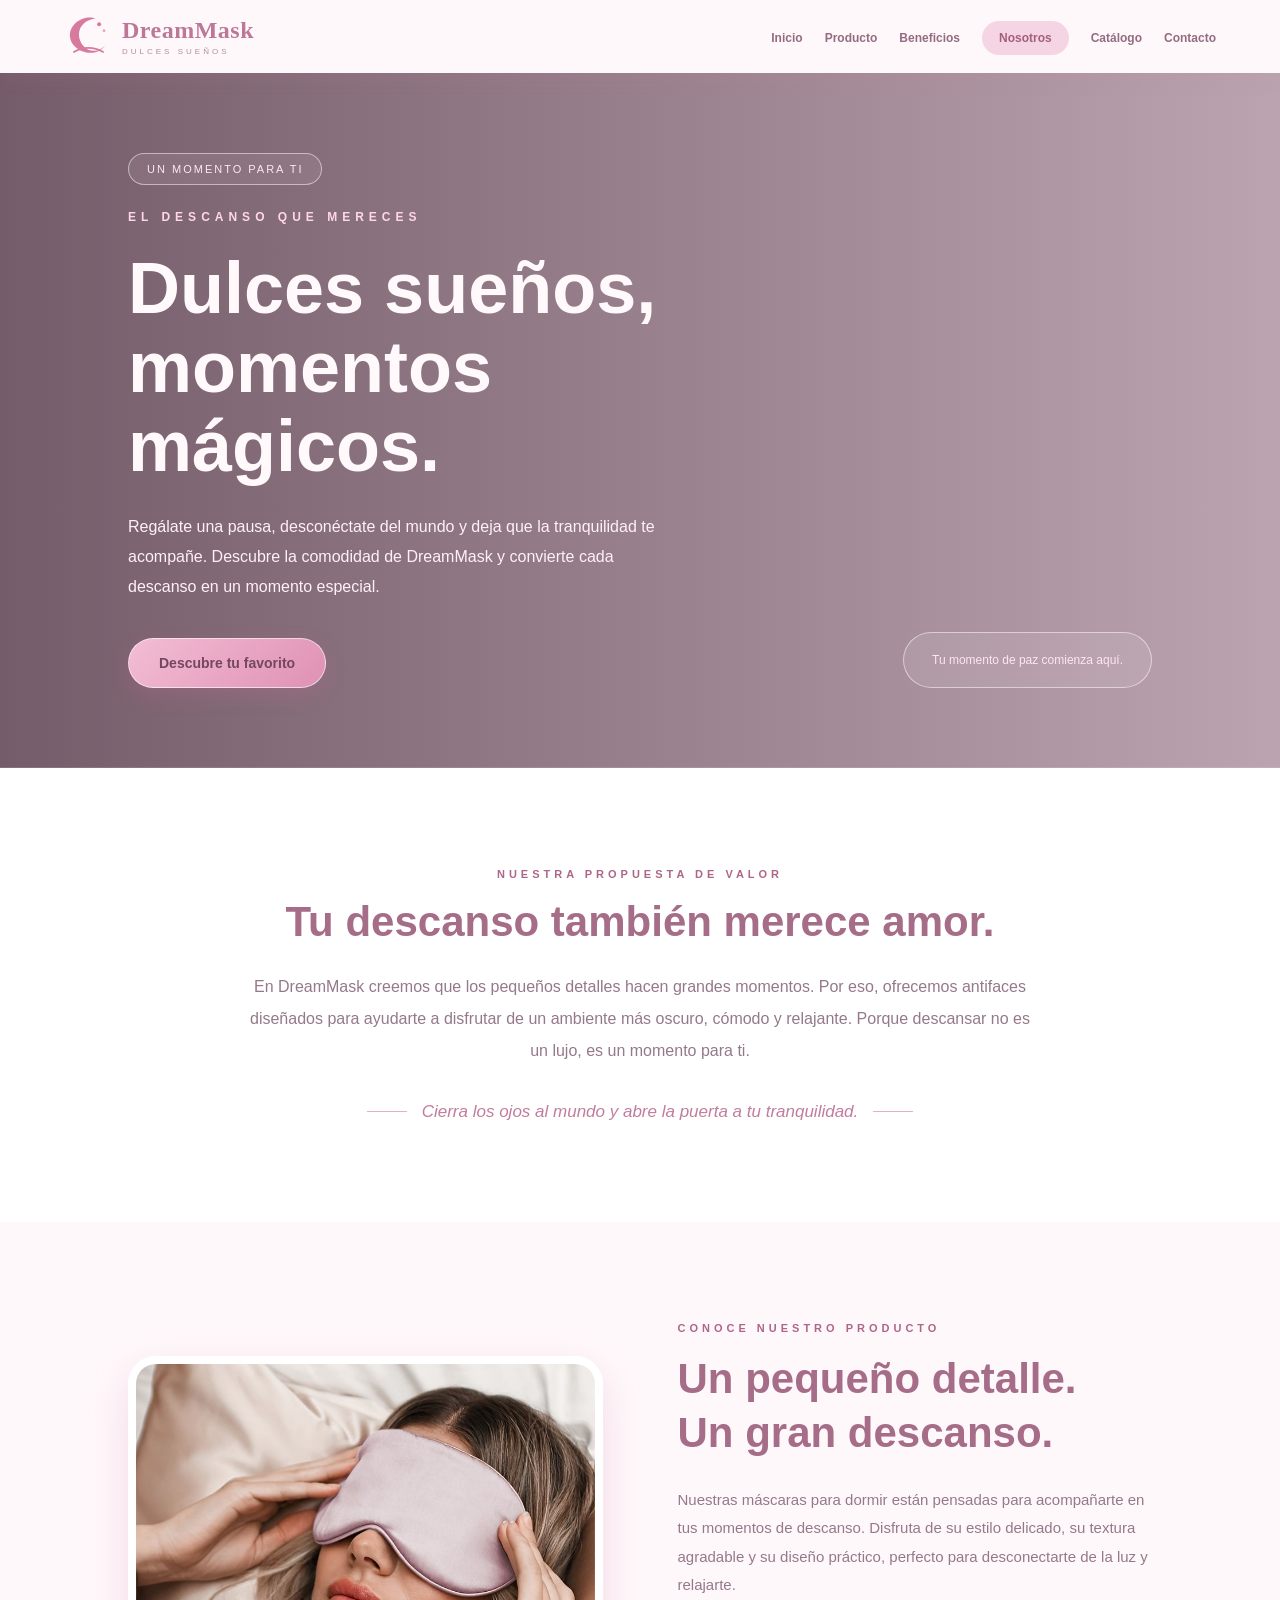
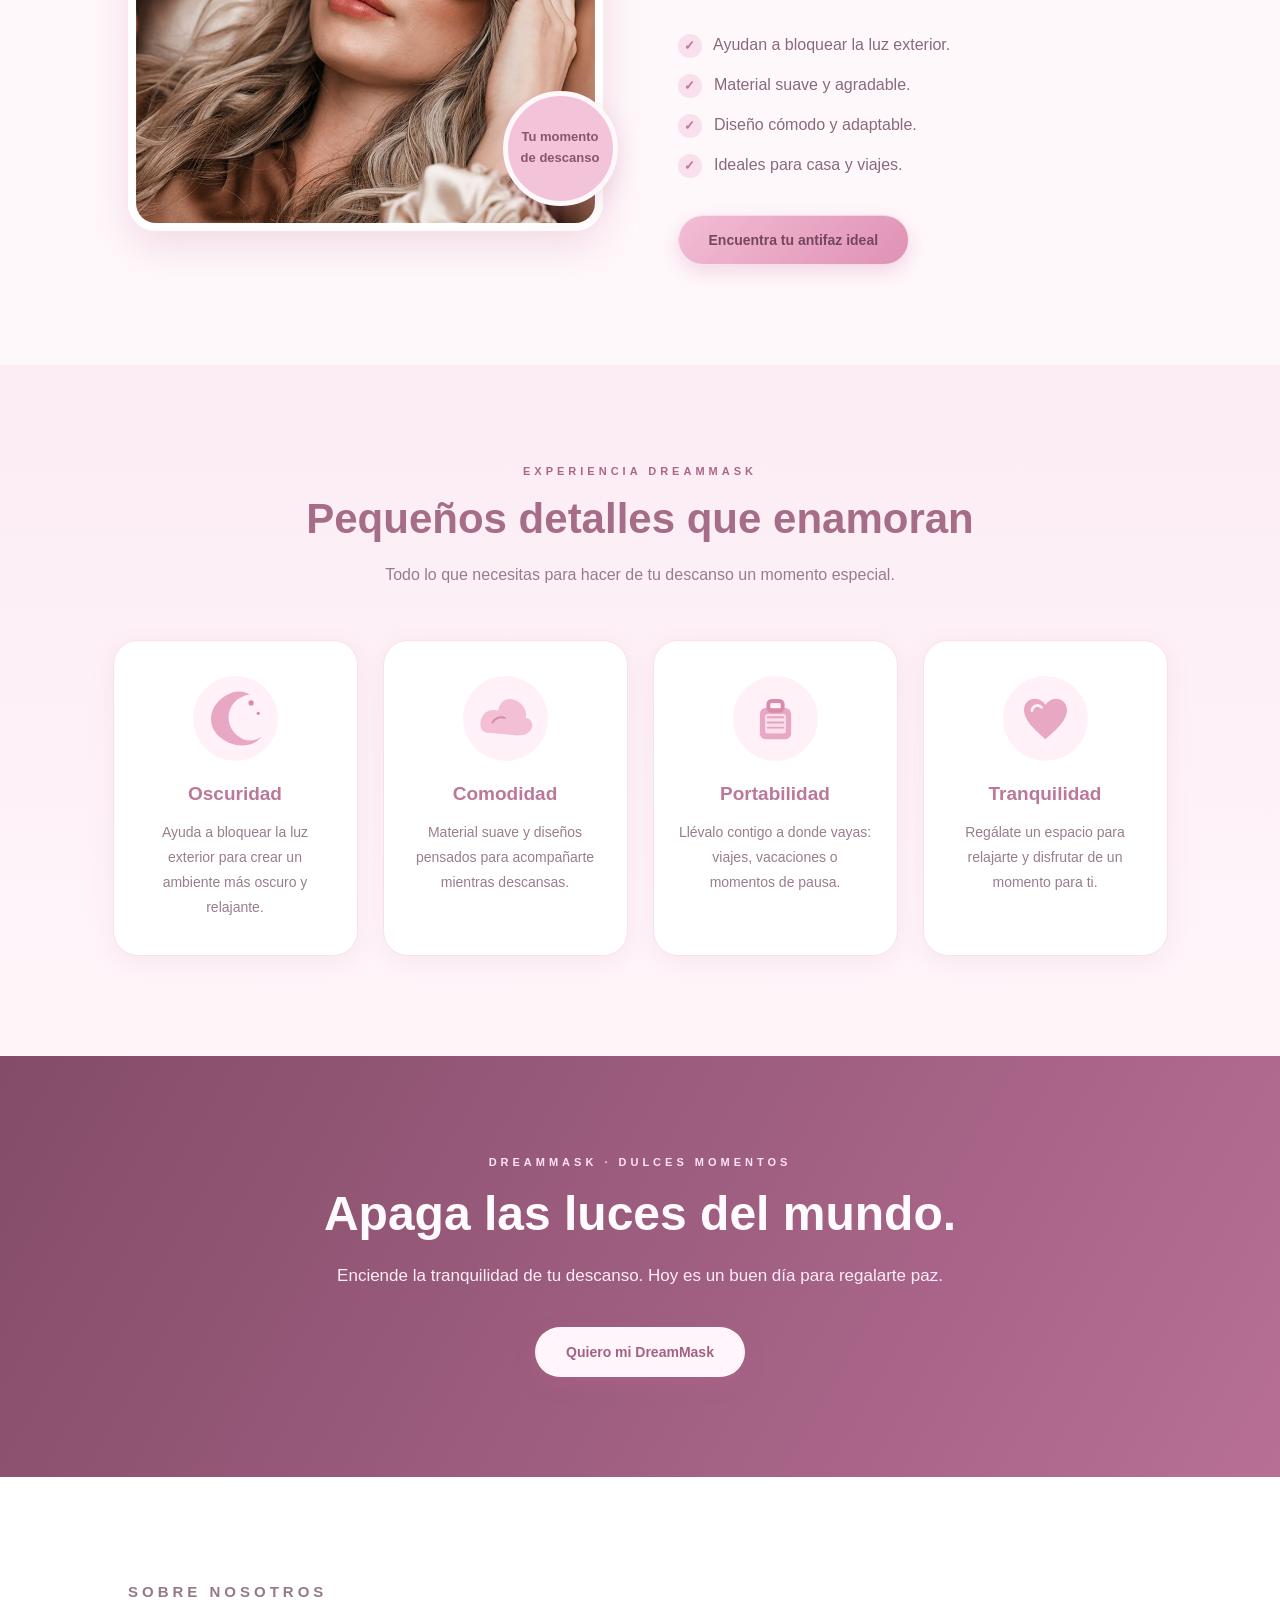
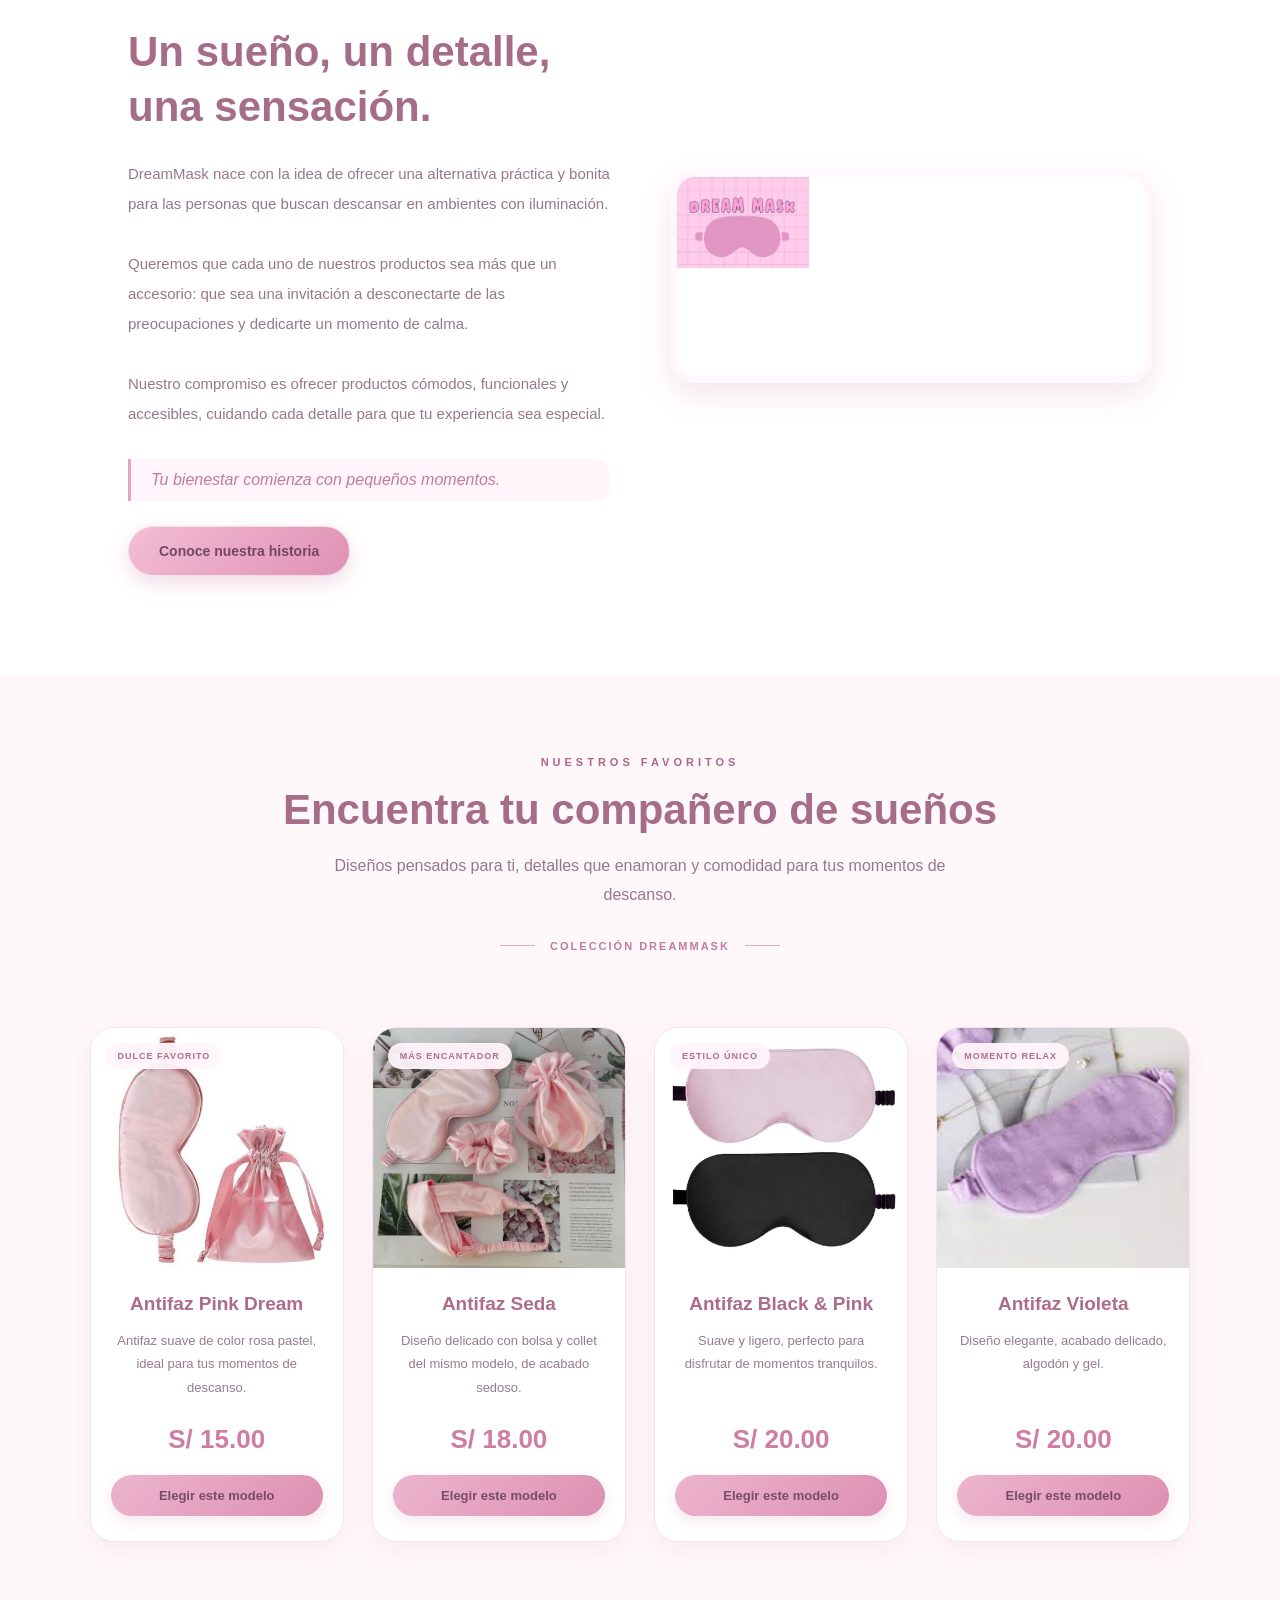
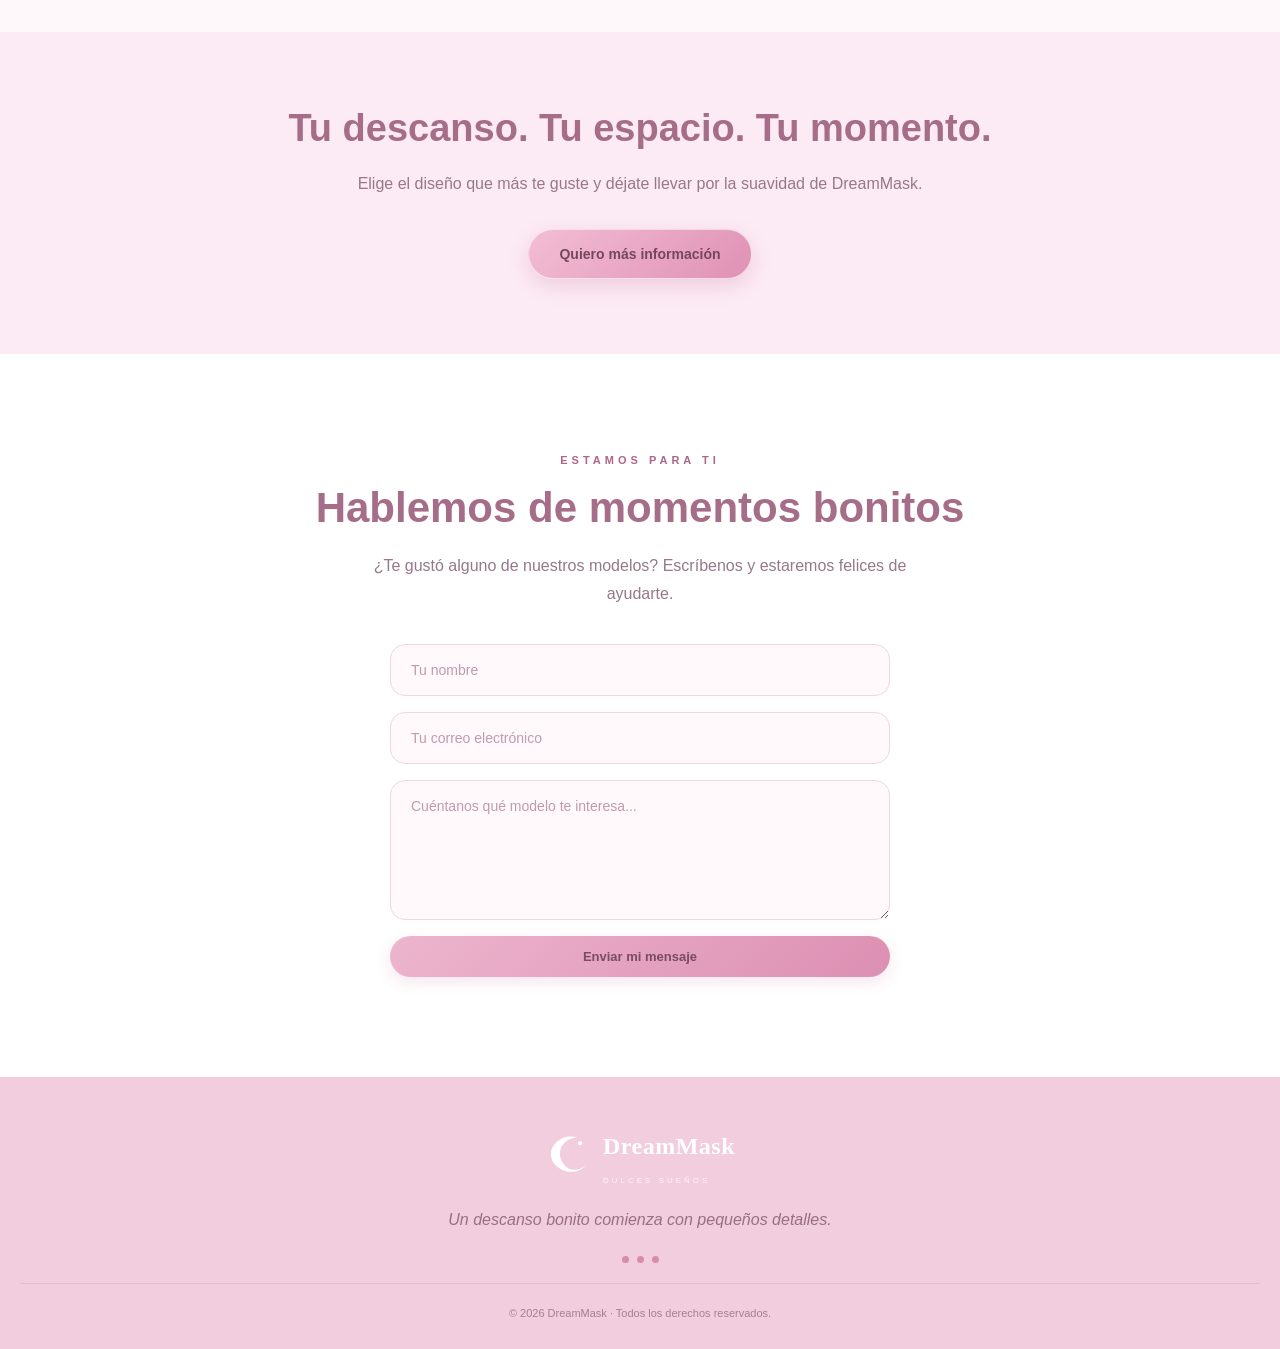
==== index.html @ 7fd68e93 "Update and rename propuesta de valor.html to index.html" ====
<!DOCTYPE html>
<html lang="es">
<head>
    <meta charset="UTF-8">
    <meta name="viewport" content="width=device-width, initial-scale=1.0">
    <title>DreamMask | Tu descanso, tu momento</title>
    <link rel="stylesheet" href="propuesta de valor.css">
</head>

<body>

<header>
    <nav class="navbar">

        <!-- NUEVO LOGO -->
        <a href="propuesta de valor.html" class="marca">
            <span class="marca-icono">
                <svg viewBox="0 0 60 60">
                    <path d="M39 8 C19 10 12 29 25 43 C34 52 47 46 51 40
                    C43 53 24 53 13 42 C1 29 9 11 27 7 C32 6 36 7 39 8Z"
                    fill="#d77b9e"/>
                    <circle cx="43" cy="15" r="2.5" fill="#d77b9e"/>
                    <circle cx="49" cy="23" r="1.8" fill="#e9a9c4"/>
                    <path d="M12 49 Q30 39 48 49" fill="none"
                    stroke="#d77b9e" stroke-width="2"
                    stroke-linecap="round"/>
                </svg>
            </span>

            <span class="marca-texto">
                <span class="marca-nombre">DreamMask</span>
                <span class="marca-slogan">DULCES SUEÑOS</span>
            </span>
        </a>

        <ul class="menu">
            <li><a href="#inicio">Inicio</a></li>
            <li><a href="#producto">Producto</a></li>
            <li><a href="#beneficios">Beneficios</a></li>
            <li><a href="nosotros.html" class="link-nosotros">Nosotros</a></li>
            <li><a href="#catalogo">Catálogo</a></li>
            <li><a href="#contacto">Contacto</a></li>
        </ul>

    </nav>
</header>


<!-- PORTADA -->
<section class="inicio" id="inicio">

    <div class="contenido-inicio">

        <span class="mini-frase">UN MOMENTO PARA TI</span>

        <p class="subtitulo">EL DESCANSO QUE MERECES</p>

        <h2>Dulces sueños,<br>momentos mágicos.</h2>

        <p class="descripcion-inicio">
            Regálate una pausa, desconéctate del mundo y deja
            que la tranquilidad te acompañe. Descubre la comodidad
            de DreamMask y convierte cada descanso en un momento especial.
        </p>

        <a href="#catalogo" class="boton">
            Descubre tu favorito
        </a>

    </div>

    <div class="decoracion-inicio">
        Tu momento de paz comienza aquí.
    </div>

</section>


<!-- PROPUESTA DE VALOR -->
<section class="propuesta">

    <p class="etiqueta">NUESTRA PROPUESTA DE VALOR</p>

    <h2>Tu descanso también merece amor.</h2>

    <p>
        En DreamMask creemos que los pequeños detalles hacen grandes
        momentos. Por eso, ofrecemos antifaces diseñados para ayudarte
        a disfrutar de un ambiente más oscuro, cómodo y relajante.
        Porque descansar no es un lujo, es un momento para ti.
    </p>

    <div class="frase-destacada">
        <span class="linea-decorativa"></span>
        Cierra los ojos al mundo y abre la puerta a tu tranquilidad.
        <span class="linea-decorativa"></span>
    </div>

</section>


<!-- PRODUCTO PRINCIPAL -->
<section class="producto" id="producto">

    <div class="producto-imagen">

        <img src="andy.jpg"
             alt="Máscara para dormir DreamMask">

        <div class="sello">
            Tu momento<br>de descanso
        </div>

    </div>

    <div class="producto-info">

        <p class="etiqueta">CONOCE NUESTRO PRODUCTO</p>

        <h2>Un pequeño detalle.<br>Un gran descanso.</h2>

        <p>
            Nuestras máscaras para dormir están pensadas para acompañarte
            en tus momentos de descanso. Disfruta de su estilo delicado,
            su textura agradable y su diseño práctico, perfecto para
            desconectarte de la luz y relajarte.
        </p>

        <ul class="lista-producto">
            <li><span class="check">✓</span> Ayudan a bloquear la luz exterior.</li>
            <li><span class="check">✓</span> Material suave y agradable.</li>
            <li><span class="check">✓</span> Diseño cómodo y adaptable.</li>
            <li><span class="check">✓</span> Ideales para casa y viajes.</li>
        </ul>

        <a href="#catalogo" class="boton">
            Encuentra tu antifaz ideal
        </a>

    </div>

</section>


<!-- BENEFICIOS -->
<section class="beneficios" id="beneficios">

    <p class="etiqueta">EXPERIENCIA DREAMMASK</p>

    <h2>Pequeños detalles que enamoran</h2>

    <p class="texto-beneficios">
        Todo lo que necesitas para hacer de tu descanso un momento especial.
    </p>

    <div class="contenedor-beneficios">

        <div class="beneficio-card">

            <div class="icono-imagen">
                <svg viewBox="0 0 100 100">
                    <path d="M72 13 C38 18 28 57 54 77 C65 87 81 85 90 78
                    C74 99 39 94 21 74 C2 51 16 20 45 10
                    C55 7 65 9 72 13Z" fill="#e8a8c4"/>
                    <circle cx="74" cy="26" r="4" fill="#d88bab"/>
                    <circle cx="85" cy="42" r="2.5" fill="#d88bab"/>
                </svg>
            </div>

            <h3>Oscuridad</h3>
            <p>Ayuda a bloquear la luz exterior para crear un ambiente más oscuro y relajante.</p>

        </div>

        <div class="beneficio-card">

            <div class="icono-imagen">
                <svg viewBox="0 0 100 100">
                    <path d="M25 72 C12 72 9 61 13 50 C17 39 27 35 39 38
                    C41 21 56 15 69 24 C79 30 83 40 81 49
                    C92 51 94 63 87 70 C82 75 76 76 68 76Z"
                    fill="#f2bfd5"/>
                    <path d="M30 56 C35 49 42 47 49 49"
                    stroke="#d88bab" stroke-width="3" fill="none"
                    stroke-linecap="round"/>
                </svg>
            </div>

            <h3>Comodidad</h3>
            <p>Material suave y diseños pensados para acompañarte mientras descansas.</p>

        </div>

        <div class="beneficio-card">

            <div class="icono-imagen">
                <svg viewBox="0 0 100 100">
                    <rect x="26" y="34" width="48" height="48"
                    rx="9" fill="#e8a8c4"/>
                    <rect x="39" y="23" width="22" height="15"
                    rx="5" fill="none" stroke="#d88bab" stroke-width="6"/>
                    <rect x="34" y="43" width="32" height="30"
                    rx="4" fill="#f8dfeb"/>
                    <path d="M38 48 L62 48 M38 56 L62 56 M38 64 L62 64"
                    stroke="#e5a3c0" stroke-width="3" stroke-linecap="round"/>
                </svg>
            </div>

            <h3>Portabilidad</h3>
            <p>Llévalo contigo a donde vayas: viajes, vacaciones o momentos de pausa.</p>

        </div>

        <div class="beneficio-card">

            <div class="icono-imagen">
                <svg viewBox="0 0 100 100">
                    <path d="M50 82 C40 72 17 56 17 37
                    C17 19 39 13 50 29
                    C61 13 83 19 83 37
                    C83 56 60 72 50 82Z"
                    fill="#e8a8c4"/>
                    <path d="M29 38 C30 30 39 27 44 33"
                    stroke="#fff2f8" stroke-width="4"
                    stroke-linecap="round" fill="none"/>
                </svg>
            </div>

            <h3>Tranquilidad</h3>
            <p>Regálate un espacio para relajarte y disfrutar de un momento para ti.</p>

        </div>

    </div>

</section>


<!-- PUBLICIDAD -->
<section class="publicidad">

    <div class="publicidad-contenido">

        <p class="etiqueta">DREAMMASK · DULCES MOMENTOS</p>

        <h2>Apaga las luces del mundo.</h2>

        <p>
            Enciende la tranquilidad de tu descanso.
            Hoy es un buen día para regalarte paz.
        </p>

        <a href="#catalogo" class="boton boton-claro">
            Quiero mi DreamMask
        </a>

    </div>

</section>


<!-- NOSOTROS -->
<section class="nosotros" id="nosotros">

    <div class="nosotros-texto">

        <p class="etiqueta">SOBRE NOSOTROS</p>

        <h2>Un sueño, un detalle, una sensación.</h2>

        <p>
            DreamMask nace con la idea de ofrecer una alternativa
            práctica y bonita para las personas que buscan descansar
            en ambientes con iluminación.

            <br><br>

            Queremos que cada uno de nuestros productos sea más
            que un accesorio: que sea una invitación a desconectarte
            de las preocupaciones y dedicarte un momento de calma.

            <br><br>

            Nuestro compromiso es ofrecer productos cómodos,
            funcionales y accesibles, cuidando cada detalle
            para que tu experiencia sea especial.
        </p>

        <div class="frase-nosotros">
            Tu bienestar comienza con pequeños momentos.
        </div>

        <a href="nosotros.html" class="boton boton-nosotros">
            Conoce nuestra historia
        </a>

    </div>

    <div class="nosotros-imagen">

        <img src="dream.png"
             alt="Ambiente tranquilo para descansar">

    </div>

</section>


<!-- PRESENTACIÓN DEL CATÁLOGO -->
<section class="presentacion" id="catalogo">

    <p class="etiqueta">NUESTROS FAVORITOS</p>

    <h2>Encuentra tu compañero de sueños</h2>

    <p>
        Diseños pensados para ti, detalles que enamoran
        y comodidad para tus momentos de descanso.
    </p>

    <div class="detalle-catalogo">
        <span class="decoracion-catalogo"></span>
        Colección DreamMask
        <span class="decoracion-catalogo"></span>
    </div>

</section>


<!-- CATÁLOGO -->
<main class="catalogo">

    <div class="producto-card">

        <div class="producto-foto">
            <img src="antifaz.jpg" alt="Antifaz rosa pastel">
            <span class="etiqueta-producto">DULCE FAVORITO</span>
        </div>

        <div class="contenido">
            <h3>Antifaz Pink Dream</h3>
            <p>Antifaz suave de color rosa pastel, ideal para tus momentos de descanso.</p>
            <span class="precio">S/ 15.00</span>
            <button onclick="comprar('Antifaz Pink Dream')">Elegir este modelo</button>
        </div>

    </div>


    <div class="producto-card">

        <div class="producto-foto">
            <img src="mascararosa.avif" alt="Antifaz rosa suave con accesorios">
            <span class="etiqueta-producto">MÁS ENCANTADOR</span>
        </div>

        <div class="contenido">
            <h3>Antifaz Seda</h3>
            <p>Diseño delicado con bolsa y collet del mismo modelo, de acabado sedoso.</p>
            <span class="precio">S/ 18.00</span>
            <button onclick="comprar('Antifaz Pink paquete')">Elegir este modelo</button>
        </div>

    </div>


    <div class="producto-card">

        <div class="producto-foto">
            <img src="mascaranegra.avif" alt="Antifaz negro y rosa">
            <span class="etiqueta-producto">ESTILO ÚNICO</span>
        </div>

        <div class="contenido">
            <h3>Antifaz Black & Pink</h3>
            <p>Suave y ligero, perfecto para disfrutar de momentos tranquilos.</p>
            <span class="precio">S/ 20.00</span>
            <button onclick="comprar('Antifaz Black and Pink')">Elegir este modelo</button>
        </div>

    </div>


    <div class="producto-card">

        <div class="producto-foto">
            <img src="morado.jpg" alt="Antifaz violeta de algodón y gel">
            <span class="etiqueta-producto">MOMENTO RELAX</span>
        </div>

        <div class="contenido">
            <h3>Antifaz Violeta</h3>
            <p>Diseño elegante, acabado delicado, algodón y gel.</p>
            <span class="precio">S/ 20.00</span>
            <button onclick="comprar('Antifaz Violeta')">Elegir este modelo</button>
        </div>

    </div>

</main>


<!-- MENSAJE FINAL -->
<section class="mensaje-catalogo">

    <h2>Tu descanso. Tu espacio. Tu momento.</h2>

    <p>
        Elige el diseño que más te guste y déjate llevar
        por la suavidad de DreamMask.
    </p>

    <a href="#contacto" class="boton">
        Quiero más información
    </a>

</section>


<!-- CONTACTO -->
<section class="contacto" id="contacto">

    <p class="etiqueta">ESTAMOS PARA TI</p>

    <h2>Hablemos de momentos bonitos</h2>

    <p class="texto-contacto">
        ¿Te gustó alguno de nuestros modelos?
        Escríbenos y estaremos felices de ayudarte.
    </p>

    <form action="#" method="post">

        <input type="text" name="nombre" placeholder="Tu nombre" required>

        <input type="email" name="correo" placeholder="Tu correo electrónico" required>

        <textarea name="consulta" placeholder="Cuéntanos qué modelo te interesa..." required></textarea>

        <button type="submit">Enviar mi mensaje</button>

    </form>

</section>


<!-- PIE DE PÁGINA -->
<footer>

    <a href="#inicio" class="marca marca-footer">

        <span class="marca-icono">
            <svg viewBox="0 0 60 60">
                <path d="M39 8 C19 10 12 29 25 43 C34 52 47 46 51 40
                C43 53 24 53 13 42 C1 29 9 11 27 7 C32 6 36 7 39 8Z"
                fill="#ffffff"/>
            <circle cx="43" cy="15" r="2.5" fill="#ffffff"/>
        </svg>
        </span>

        <span class="marca-texto">
            <span class="marca-nombre">DreamMask</span>
            <span class="marca-slogan">DULCES SUEÑOS</span>
        </span>

    </a>

    <p class="frase-footer">
        Un descanso bonito comienza con pequeños detalles.
    </p>

    <div class="footer-decoracion">
        <span></span><span></span><span></span>
    </div>

    <p class="copyright">
        © 2026 DreamMask · Todos los derechos reservados.
    </p>

</footer>


<script>
    function comprar(producto) {
        alert(
            "¡Gracias por visitar DreamMask!\n\n" +
            "Elegiste: " + producto + "\n\n" +
            "Contáctanos para coordinar tu pedido. " +
            "¡Será un placer ayudarte!"
        );
    }
</script>

</body>
</html>
---- propuesta de valor.css ----
/* ==========================================
   DREAMMASK - PAGINA PRINCIPAL
========================================== */

* {
    margin: 0;
    padding: 0;
    box-sizing: border-box;
    font-family: Arial, sans-serif;
}

html {
    scroll-behavior: smooth;
    scroll-padding-top: 30px;
}

:root {
    --rosa: #e9a9c4;
    --rosa-fuerte: #cf7da2;
    --rosa-oscuro: #ad6689;
    --rosa-pastel: #fce8f1;
    --rosa-claro: #fff4f8;
    --blanco: #ffffff;
    --texto: #79576a;
    --texto-suave: #a18495;
}

body {
    background: #fff8fb;
    color: var(--texto);
    overflow-x: hidden;
}

::selection {
    background: #f4c9dc;
    color: #874c68;
}

.etiqueta {
    color: var(--rosa-oscuro);
    font-size: 11px;
    font-weight: bold;
    letter-spacing: 4px;
    margin-bottom: 18px;
}

/* ==========================================
   LOGO NUEVO
========================================== */

.marca {
    display: flex;
    align-items: center;
    gap: 9px;
    text-decoration: none;
    flex-shrink: 0;
}

.marca-icono {
    width: 49px;
    height: 49px;
    display: flex;
    align-items: center;
    justify-content: center;
}

.marca-icono svg {
    width: 100%;
    height: 100%;
}

.marca-texto {
    display: flex;
    flex-direction: column;
    align-items: flex-start;
}

.marca-nombre {
    color: #bd7898;
    font-family: Georgia, serif;
    font-size: 24px;
    font-weight: bold;
    letter-spacing: 0.5px;
}

.marca-slogan {
    color: #b38b9f;
    font-size: 8px;
    letter-spacing: 3px;
    margin-top: 3px;
}

/* ==========================================
   MENU
========================================== */

header {
    background: rgba(255, 248, 251, 0.98);
    padding: 12px 5%;
    position: relative;
    z-index: 10;
    box-shadow: 0 3px 20px rgba(207, 125, 162, 0.10);
}

.navbar {
    display: flex;
    justify-content: space-between;
    align-items: center;
    gap: 20px;
}

.menu {
    display: flex;
    align-items: center;
    list-style: none;
    gap: 22px;
    flex-wrap: wrap;
}

.menu a {
    text-decoration: none;
    color: #946c82;
    font-size: 12px;
    font-weight: bold;
    transition: 0.3s;
    position: relative;
}

.menu a::after {
    content: "";
    position: absolute;
    left: 0;
    bottom: -6px;
    width: 0;
    height: 2px;
    background: var(--rosa-fuerte);
    transition: 0.3s;
}

.menu a:hover {
    color: var(--rosa-fuerte);
}

.menu a:hover::after {
    width: 100%;
}

/* BOTON NOSOTROS EN MENU */

.menu .link-nosotros {
    background: #f5d4e3;
    padding: 10px 17px;
    border-radius: 30px;
    color: #a45f80;
}

.menu .link-nosotros::after {
    display: none;
}

.menu .link-nosotros:hover {
    background: #e7a7c3;
    color: white;
    transform: translateY(-2px);
}

/* ==========================================
   PORTADA
========================================== */

.inicio {
    min-height: 610px;
    background:
    linear-gradient(
        90deg,
        rgba(74, 43, 60, 0.76),
        rgba(112, 68, 91, 0.47)
    ),
    url("imagenes/descanso.jpg");

    background-size: cover;
    background-position: center;

    display: flex;
    align-items: center;
    justify-content: space-between;
    padding: 80px 10%;
    color: white;
}

.contenido-inicio {
    max-width: 650px;
    position: relative;
    z-index: 2;
}

.mini-frase {
    display: inline-block;
    padding: 9px 18px;
    border: 1px solid rgba(255,255,255,0.5);
    border-radius: 30px;
    color: #ffe6f1;
    font-size: 11px;
    letter-spacing: 2px;
    margin-bottom: 25px;
    background: rgba(255,255,255,0.08);
}

.subtitulo {
    color: #ffd6e9;
    letter-spacing: 5px;
    font-size: 12px;
    font-weight: bold;
}

.contenido-inicio h2 {
    font-size: clamp(42px, 6vw, 72px);
    margin: 25px 0;
    line-height: 1.1;
    color: #fff9fc;
}

.descripcion-inicio {
    font-size: 16px;
    line-height: 1.9;
    margin-bottom: 35px;
    color: #fff0f7;
    max-width: 550px;
}

.decoracion-inicio {
    align-self: flex-end;
    border: 1px solid rgba(255,255,255,0.5);
    padding: 20px 28px;
    border-radius: 50px;
    color: #ffe5f0;
    font-size: 12px;
    background: rgba(255,255,255,0.10);
}

/* ==========================================
   BOTONES
========================================== */

.boton {
    display: inline-block;
    background: linear-gradient(135deg, #f3bdd5, #df91b4);
    color: #75475f;
    text-decoration: none;
    padding: 16px 30px;
    border-radius: 50px;
    font-weight: bold;
    font-size: 14px;
    border: 1px solid rgba(255,255,255,0.6);
    box-shadow: 0 7px 20px rgba(198, 103, 148, 0.23);
    transition: all 0.35s ease;
}

.boton:hover {
    background: linear-gradient(135deg, #f8d4e5, #e7a5c3);
    color: #804e69;
    transform: translateY(-4px);
    box-shadow: 0 12px 26px rgba(198, 103, 148, 0.30);
}

/* ==========================================
   PROPUESTA DE VALOR
========================================== */

.propuesta {
    padding: 100px 15%;
    text-align: center;
    background: white;
}

.propuesta h2 {
    font-size: clamp(28px, 4vw, 42px);
    margin-bottom: 25px;
    color: #a66d89;
}

.propuesta > p:last-of-type {
    line-height: 2;
    font-size: 16px;
    color: #95798a;
    max-width: 800px;
    margin: auto;
}

.frase-destacada {
    margin-top: 35px;
    color: #c27c9e;
    font-size: 17px;
    font-style: italic;
    display: flex;
    align-items: center;
    justify-content: center;
    gap: 15px;
    flex-wrap: wrap;
}

.linea-decorativa {
    width: 40px;
    height: 1px;
    background: #e8afc9;
}

/* ==========================================
   PRODUCTO
========================================== */

.producto {
    display: flex;
    align-items: center;
    justify-content: center;
    gap: 75px;
    padding: 100px 10%;
    flex-wrap: wrap;
    background: #fff8fb;
}

.producto-imagen {
    flex: 1;
    min-width: 280px;
    max-width: 500px;
    position: relative;
}

.producto-imagen img {
    width: 100%;
    max-width: 480px;
    border-radius: 28px;
    box-shadow: 0 15px 40px rgba(196, 113, 151, 0.22);
    border: 8px solid white;
    display: block;
}

.sello {
    position: absolute;
    bottom: 25px;
    right: -15px;
    background: #f2c3d9;
    color: #88546f;
    width: 115px;
    height: 115px;
    border-radius: 50%;
    display: flex;
    justify-content: center;
    align-items: center;
    text-align: center;
    font-weight: bold;
    font-size: 13px;
    line-height: 1.6;
    box-shadow: 0 8px 25px rgba(190, 100, 145, 0.20);
    border: 5px solid #fff8fb;
}

.producto-info {
    flex: 1;
    min-width: 280px;
    max-width: 550px;
}

.producto-info h2 {
    font-size: clamp(30px, 4vw, 42px);
    margin-bottom: 25px;
    line-height: 1.3;
    color: #a66d89;
}

.producto-info > p:not(.etiqueta) {
    line-height: 1.9;
    margin-bottom: 25px;
    color: #95798a;
    font-size: 15px;
}

.lista-producto {
    list-style: none;
    line-height: 2.5;
    margin-bottom: 30px;
    color: #896a7d;
}

.check {
    display: inline-flex;
    align-items: center;
    justify-content: center;
    width: 24px;
    height: 24px;
    background: #f8e0ec;
    color: #c16e96;
    border-radius: 50%;
    font-size: 13px;
    font-weight: bold;
    margin-right: 8px;
}

/* ==========================================
   BENEFICIOS
========================================== */

.beneficios {
    background: linear-gradient(180deg, #fcecf4, #fff6fa);
    padding: 100px 8%;
    text-align: center;
}

.beneficios h2 {
    font-size: clamp(28px, 4vw, 42px);
    margin-bottom: 18px;
    color: #a66d89;
}

.texto-beneficios {
    color: #997b8d;
    margin-bottom: 50px;
    line-height: 1.8;
}

.contenedor-beneficios {
    display: flex;
    justify-content: center;
    gap: 25px;
    flex-wrap: wrap;
}

.beneficio-card {
    background: white;
    padding: 35px 25px;
    width: 245px;
    min-height: 285px;
    border-radius: 25px;
    transition: 0.4s;
    box-shadow: 0 7px 25px rgba(194, 119, 153, 0.10);
    border: 1px solid #f9e1ec;
}

.beneficio-card:hover {
    transform: translateY(-10px);
    box-shadow: 0 15px 30px rgba(194, 119, 153, 0.18);
}

.icono-imagen {
    width: 85px;
    height: 85px;
    background: #fff1f7;
    border-radius: 50%;
    display: flex;
    justify-content: center;
    align-items: center;
    margin: 0 auto 22px;
}

.icono-imagen svg {
    width: 65px;
    height: 65px;
}

.beneficio-card h3 {
    color: #bb7898;
    margin-bottom: 15px;
    font-size: 19px;
}

.beneficio-card p {
    line-height: 1.8;
    color: #987d8e;
    font-size: 14px;
}

/* ==========================================
   PUBLICIDAD
========================================== */

.publicidad {
    background: linear-gradient(120deg, #844c68, #b76f96);
    color: white;
    padding: 100px 20px;
    text-align: center;
}

.publicidad h2 {
    font-size: clamp(30px, 5vw, 48px);
    margin-bottom: 20px;
    color: #fffafd;
}

.publicidad p:not(.etiqueta) {
    margin-bottom: 35px;
    font-size: 17px;
    line-height: 1.8;
    color: #ffedf6;
}

.publicidad .etiqueta {
    color: #ffe2ef;
}

.boton-claro {
    background: #fff5fa;
    color: #a36283;
}

/* ==========================================
   NOSOTROS
========================================== */

.nosotros {
    display: flex;
    align-items: center;
    gap: 60px;
    padding: 100px 10%;
    flex-wrap: wrap;
    background: white;
}

.nosotros-texto {
    flex: 1;
    min-width: 280px;
}

.nosotros-texto h2 {
    font-size: clamp(30px, 4vw, 42px);
    margin-bottom: 25px;
    line-height: 1.3;
    color: #a66d89;
}

.nosotros-texto p {
    line-height: 2;
    color: #95798a;
    font-size: 15px;
}

.frase-nosotros {
    border-left: 3px solid #e4a5c2;
    margin-top: 30px;
    padding: 12px 20px;
    color: #c17b9d;
    font-style: italic;
    background: #fff5fa;
    border-radius: 0 15px 15px 0;
}

.boton-nosotros {
    margin-top: 25px;
}

.nosotros-imagen {
    flex: 1;
    min-width: 280px;
}

.nosotros-imagen img {
    width: 100%;
    border-radius: 25px;
    box-shadow: 0 12px 30px rgba(194, 119, 153, 0.18);
    border: 7px solid #fff7fb;
    display: block;
}

/* ==========================================
   PRESENTACIÓN DEL CATÁLOGO
========================================== */

.presentacion {
    text-align: center;
    padding: 80px 20px 35px;
    background: #fff8fb;
}

.presentacion h2 {
    font-size: clamp(28px, 4vw, 42px);
    color: #a66d89;
    margin-bottom: 18px;
}

.presentacion > p:not(.etiqueta) {
    color: #96788a;
    line-height: 1.8;
    max-width: 650px;
    margin: auto;
}

.detalle-catalogo {
    margin-top: 30px;
    display: flex;
    align-items: center;
    justify-content: center;
    gap: 15px;
    color: #c27c9d;
    letter-spacing: 2px;
    font-size: 11px;
    text-transform: uppercase;
    font-weight: bold;
}

.decoracion-catalogo {
    width: 35px;
    height: 1px;
    background: #e5a7c2;
}

/* ==========================================
   CATÁLOGO
========================================== */

.catalogo {
    display: grid;
    grid-template-columns: repeat(4, minmax(0, 1fr));
    gap: 28px;
    padding: 40px 7% 90px;
    background: #fff8fb;
}

.producto-card {
    background: white;
    border-radius: 24px;
    overflow: hidden;
    box-shadow: 0 7px 25px rgba(190, 110, 145, 0.10);
    transition: 0.4s;
    border: 1px solid #f8e3ed;
}

.producto-card:hover {
    transform: translateY(-9px);
    box-shadow: 0 16px 35px rgba(190, 90, 135, 0.20);
}

.producto-foto {
    width: 100%;
    height: 240px;
    overflow: hidden;
    position: relative;
    background: #fcecf4;
}

.producto-foto img {
    width: 100%;
    height: 100%;
    object-fit: cover;
    transition: transform 0.6s ease;
}

.producto-card:hover .producto-foto img {
    transform: scale(1.07);
}

.etiqueta-producto {
    position: absolute;
    top: 15px;
    left: 15px;
    background: rgba(255, 245, 250, 0.94);
    color: #b16d8e;
    padding: 8px 12px;
    border-radius: 30px;
    font-size: 9px;
    font-weight: bold;
    letter-spacing: 1px;
}

.contenido {
    padding: 25px 20px;
    text-align: center;
}

.contenido h3 {
    color: #ad6c8c;
    font-size: 19px;
    margin-bottom: 14px;
}

.contenido p {
    font-size: 13px;
    line-height: 1.8;
    min-height: 75px;
    color: #987b8d;
}

.precio {
    display: block;
    color: #cf7da2;
    font-size: 26px;
    font-weight: bold;
    margin: 20px 0;
}

/* BOTONES DE COMPRA */

button {
    background: linear-gradient(135deg, #edb5ce, #dc8fb2);
    color: #784c63;
    border: none;
    padding: 13px 20px;
    border-radius: 50px;
    cursor: pointer;
    font-size: 13px;
    font-weight: bold;
    width: 100%;
    transition: 0.35s;
    box-shadow: 0 5px 15px rgba(190, 90, 135, 0.15);
}

button:hover {
    background: linear-gradient(135deg, #f5cde0, #e5a1bf);
    transform: translateY(-3px);
    box-shadow: 0 9px 20px rgba(190, 90, 135, 0.25);
}

button:active {
    transform: scale(0.97);
}

/* ==========================================
   MENSAJE FINAL
========================================== */

.mensaje-catalogo {
    text-align: center;
    padding: 75px 20px;
    background: #fcebf4;
}

.mensaje-catalogo h2 {
    color: #a66d89;
    font-size: clamp(26px, 4vw, 38px);
    margin-bottom: 20px;
}

.mensaje-catalogo p {
    color: #96788a;
    line-height: 1.8;
    margin-bottom: 30px;
}

/* ==========================================
   CONTACTO
========================================== */

.contacto {
    padding: 100px 20px;
    background: white;
    text-align: center;
}

.contacto h2 {
    font-size: clamp(28px, 4vw, 42px);
    margin-bottom: 20px;
    color: #a66d89;
}

.texto-contacto {
    margin: 0 auto 35px;
    max-width: 550px;
    line-height: 1.8;
    color: #96788a;
}

form {
    max-width: 500px;
    margin: auto;
    display: flex;
    flex-direction: column;
    gap: 16px;
}

input, textarea {
    padding: 17px 20px;
    border: 1px solid #f0d5e3;
    border-radius: 15px;
    font-size: 14px;
    outline: none;
    background: #fff9fc;
    color: #79576a;
    transition: 0.3s;
}

input::placeholder, textarea::placeholder {
    color: #c09aad;
}

input:focus, textarea:focus {
    border-color: #d98fb1;
    box-shadow: 0 0 0 4px rgba(231, 169, 198, 0.15);
    background: white;
}

textarea {
    height: 140px;
    resize: vertical;
}

/* ==========================================
   FOOTER
========================================== */

footer {
    background: #f2cddd;
    color: #885a73;
    padding: 45px 20px 25px;
    text-align: center;
    line-height: 2;
}

.marca-footer {
    justify-content: center;
    margin-bottom: 15px;
}

.marca-footer .marca-nombre {
    color: white;
}

.marca-footer .marca-slogan {
    color: #fff4fa;
}

.frase-footer {
    color: #986f85;
    font-style: italic;
}

.footer-decoracion {
    display: flex;
    justify-content: center;
    gap: 8px;
    margin: 20px 0;
}

.footer-decoracion span {
    width: 7px;
    height: 7px;
    background: #d88bab;
    border-radius: 50%;
}

.copyright {
    border-top: 1px solid rgba(180, 110, 145, 0.2);
    padding-top: 18px;
    margin-top: 20px;
    font-size: 11px;
    color: #a77e94;
}

/* ==========================================
   TABLET
========================================== */

@media (max-width: 1000px) {

    .catalogo {
        grid-template-columns: repeat(2, minmax(0, 1fr));
    }

    .decoracion-inicio {
        display: none;
    }

    .navbar {
        flex-direction: column;
        gap: 15px;
    }

    .menu {
        justify-content: center;
    }
}

/* ==========================================
   CELULAR
========================================== */

@media (max-width: 600px) {

    header {
        padding: 12px 5%;
    }

    .navbar {
        flex-direction: column;
        gap: 12px;
    }

    .menu {
        justify-content: center;
        flex-wrap: wrap;
        gap: 14px;
    }

    .menu a {
        font-size: 12px;
    }

    .inicio {
        min-height: 520px;
        padding: 65px 7%;
    }

    .contenido-inicio h2 {
        font-size: 43px;
    }

    .descripcion-inicio {
        font-size: 14px;
    }

    .subtitulo {
        font-size: 10px;
        letter-spacing: 3px;
    }

    .boton {
        padding: 14px 22px;
        font-size: 13px;
    }

    .propuesta {
        padding: 70px 8%;
    }

    .propuesta h2 {
        font-size: 29px;
    }

    .propuesta > p:last-of-type {
        font-size: 14px;
    }

    .frase-destacada {
        font-size: 14px;
        line-height: 1.8;
    }

    .producto {
        padding: 70px 7%;
        gap: 45px;
        text-align: center;
    }

    .producto-info h2 {
        font-size: 30px;
    }

    .lista-producto {
        text-align: left;
        font-size: 13px;
    }

    .sello {
        width: 90px;
        height: 90px;
        right: -5px;
        bottom: 15px;
        font-size: 11px;
    }

    .beneficios {
        padding: 70px 6%;
    }

    .beneficio-card {
        width: 100%;
        max-width: 350px;
    }

    .publicidad {
        padding: 75px 8%;
    }

    .nosotros {
        padding: 70px 7%;
        gap: 35px;
        text-align: center;
    }

    .nosotros-texto h2 {
        font-size: 30px;
    }

    .nosotros-texto p {
        font-size: 14px;
    }

    .presentacion {
        padding: 65px 8% 30px;
    }

    .catalogo {
        grid-template-columns: 1fr;
        padding: 30px 7% 65px;
        gap: 25px;
    }

    .producto-card {
        max-width: 420px;
        width: 100%;
        margin: auto;
    }

    .producto-foto {
        height: 280px;
    }

    .contenido p {
        min-height: auto;
    }

    .mensaje-catalogo {
        padding: 60px 8%;
    }

    .contacto {
        padding: 70px 7%;
    }

    footer {
        padding: 35px 15px 20px;
    }
}

/* ANIMACIONES */

@media (prefers-reduced-motion: no-preference) {

    .contenido-inicio,
    .producto-info,
    .nosotros-texto {
        animation: aparecer 1s ease both;
    }

    @keyframes aparecer {
        from {
            opacity: 0;
            transform: translateY(20px);
        }

        to {
            opacity: 1;
            transform: translateY(0);
        }
    }
}
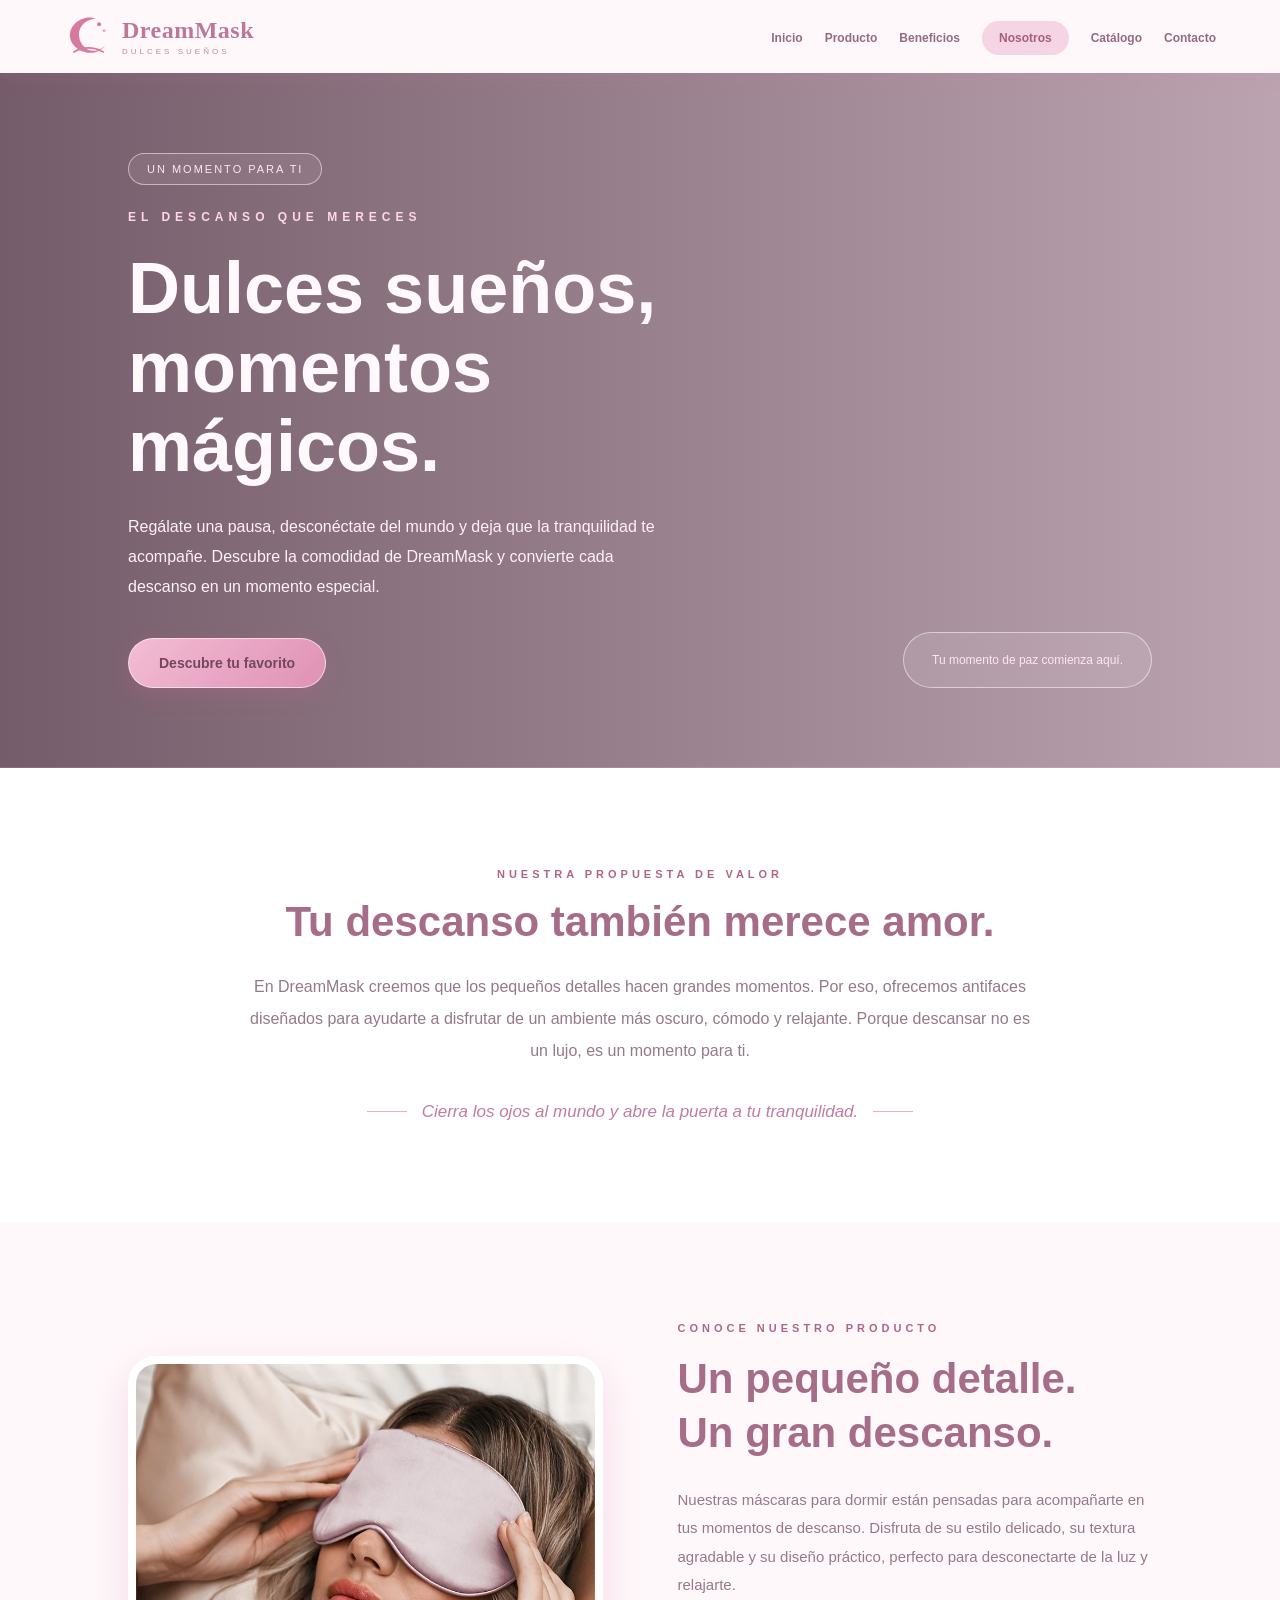
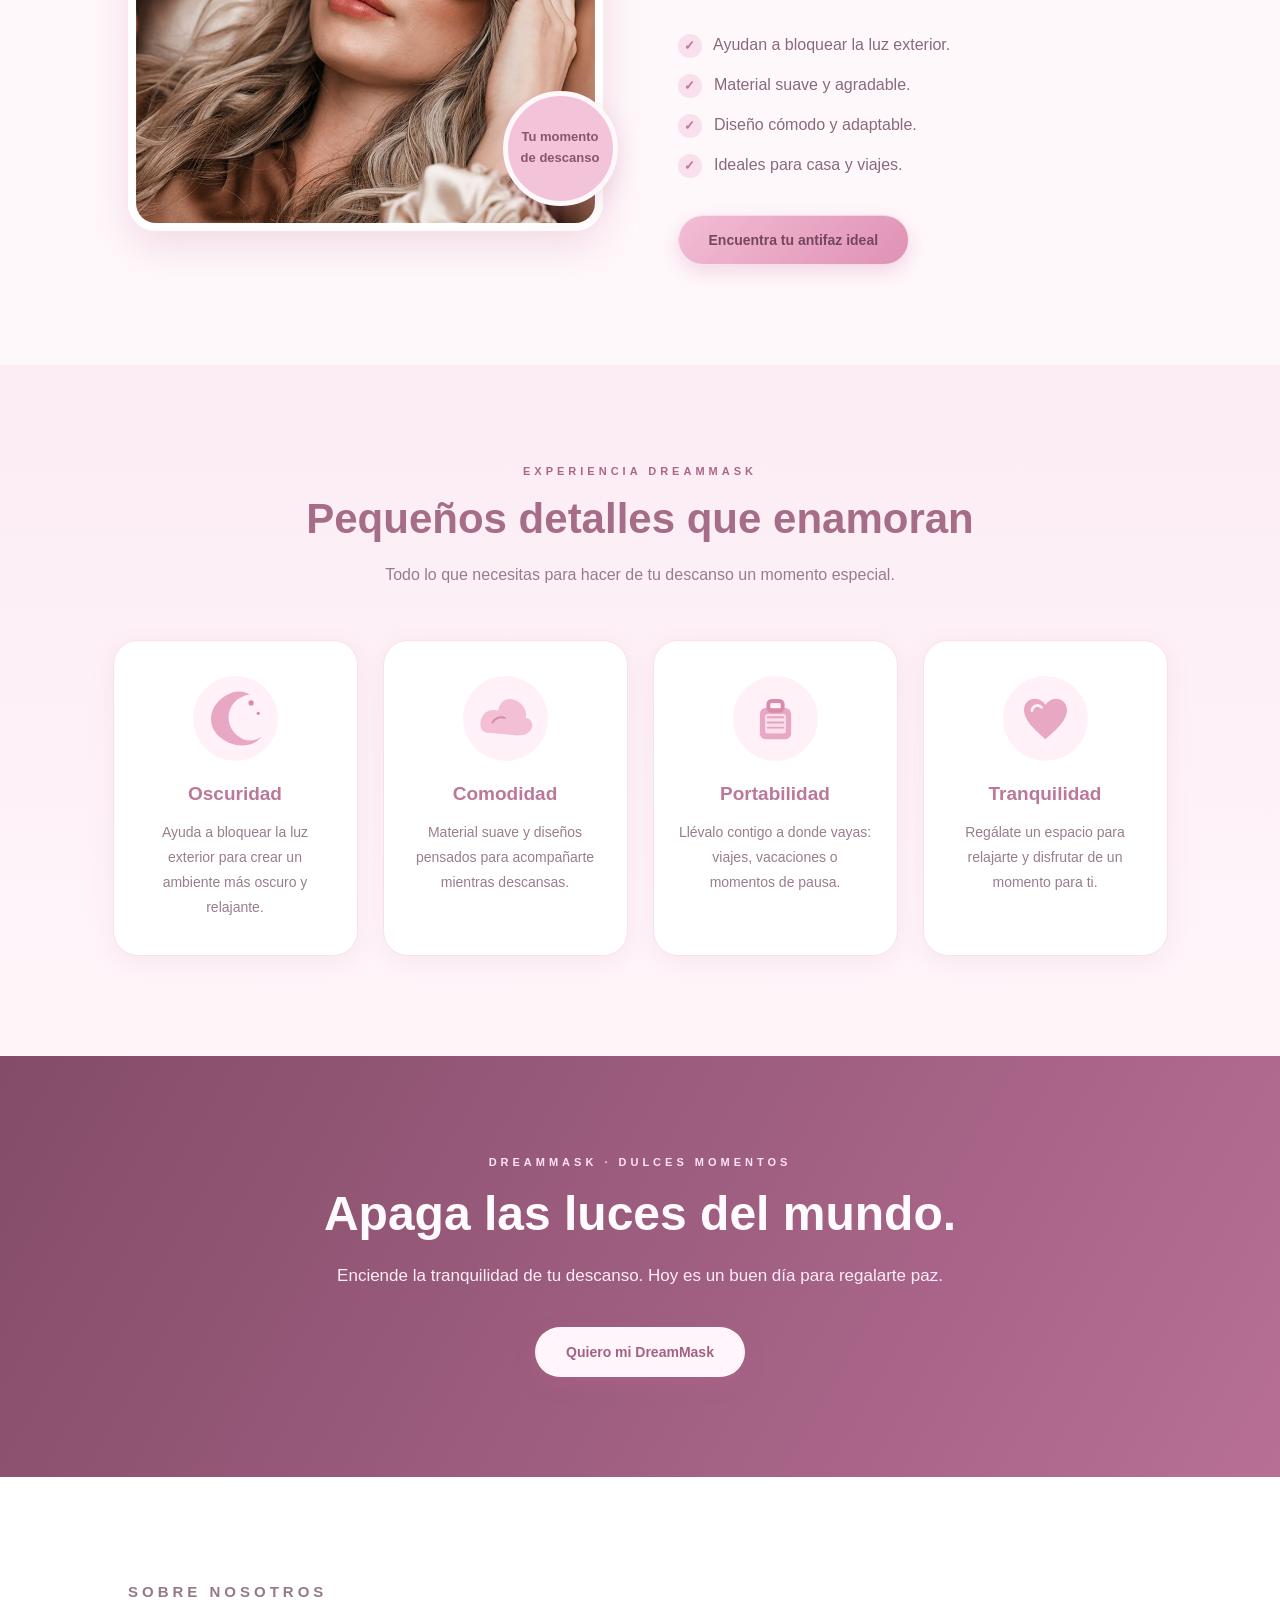
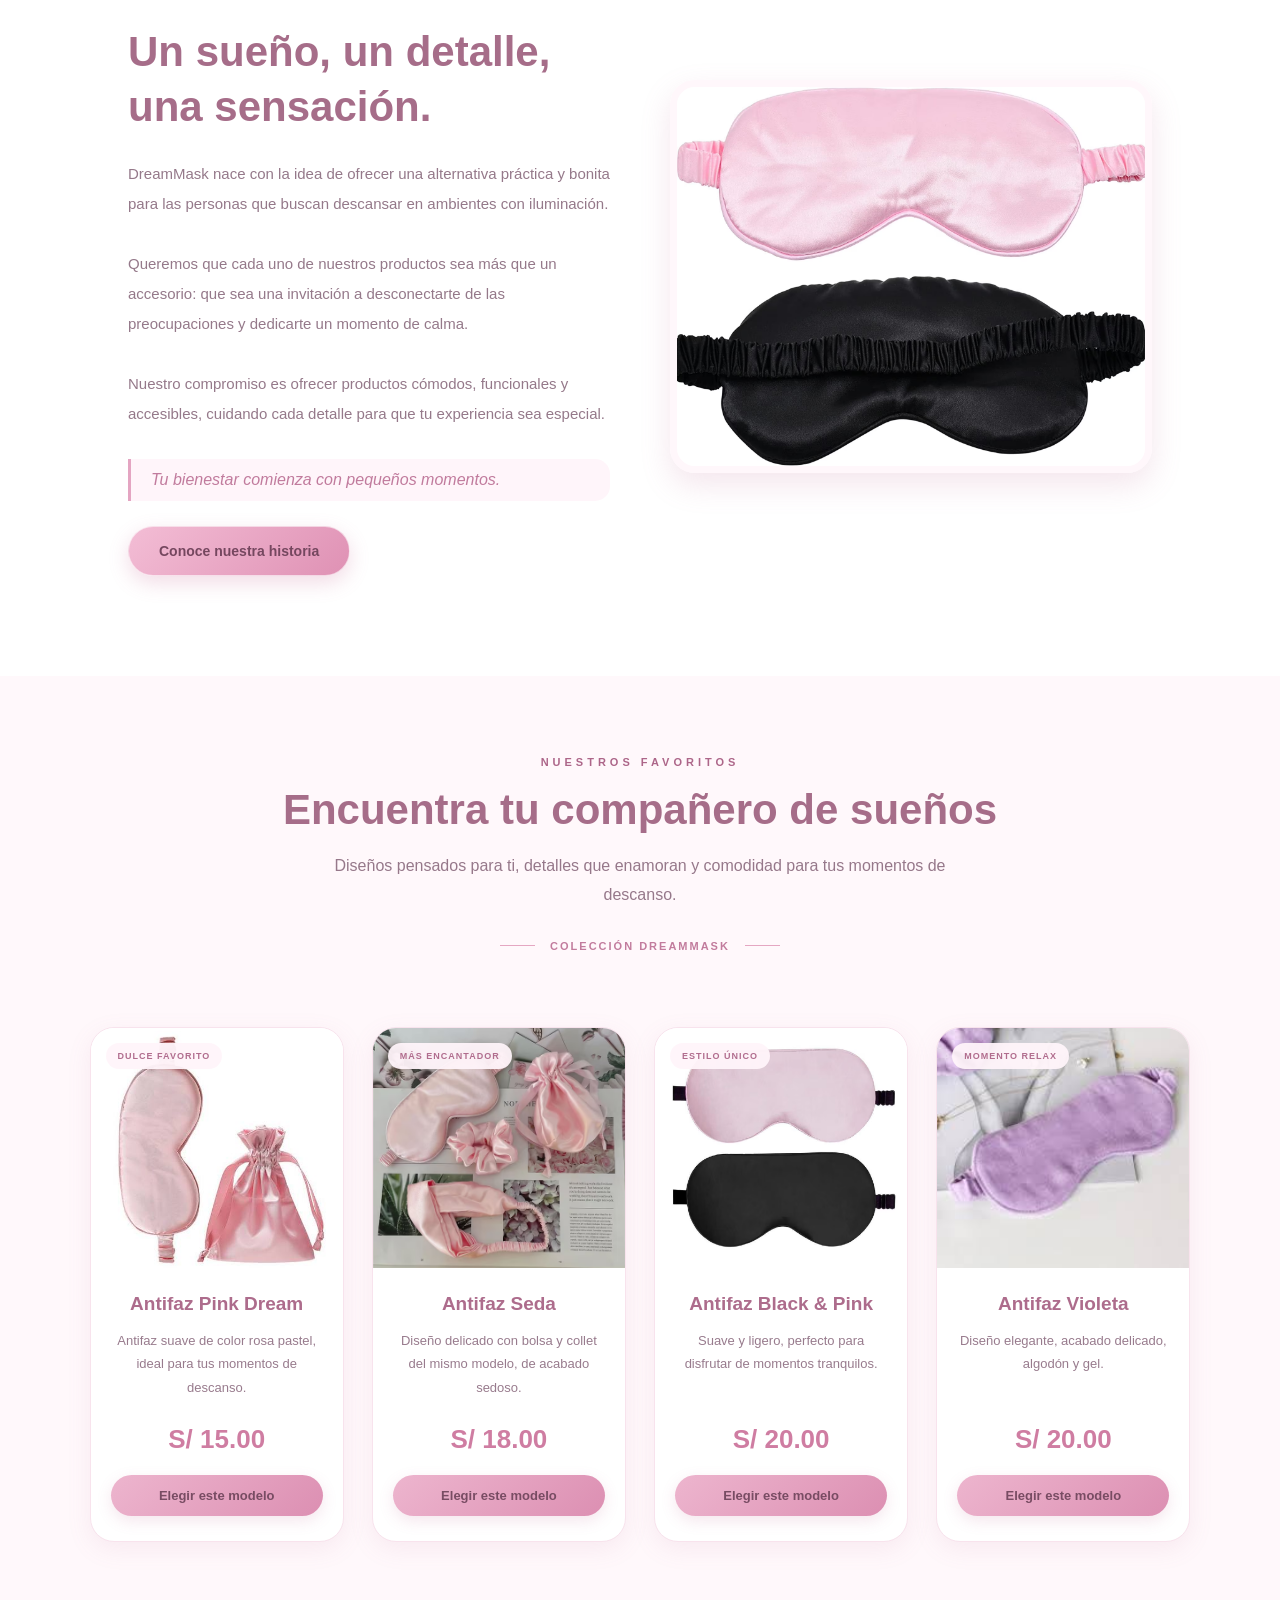
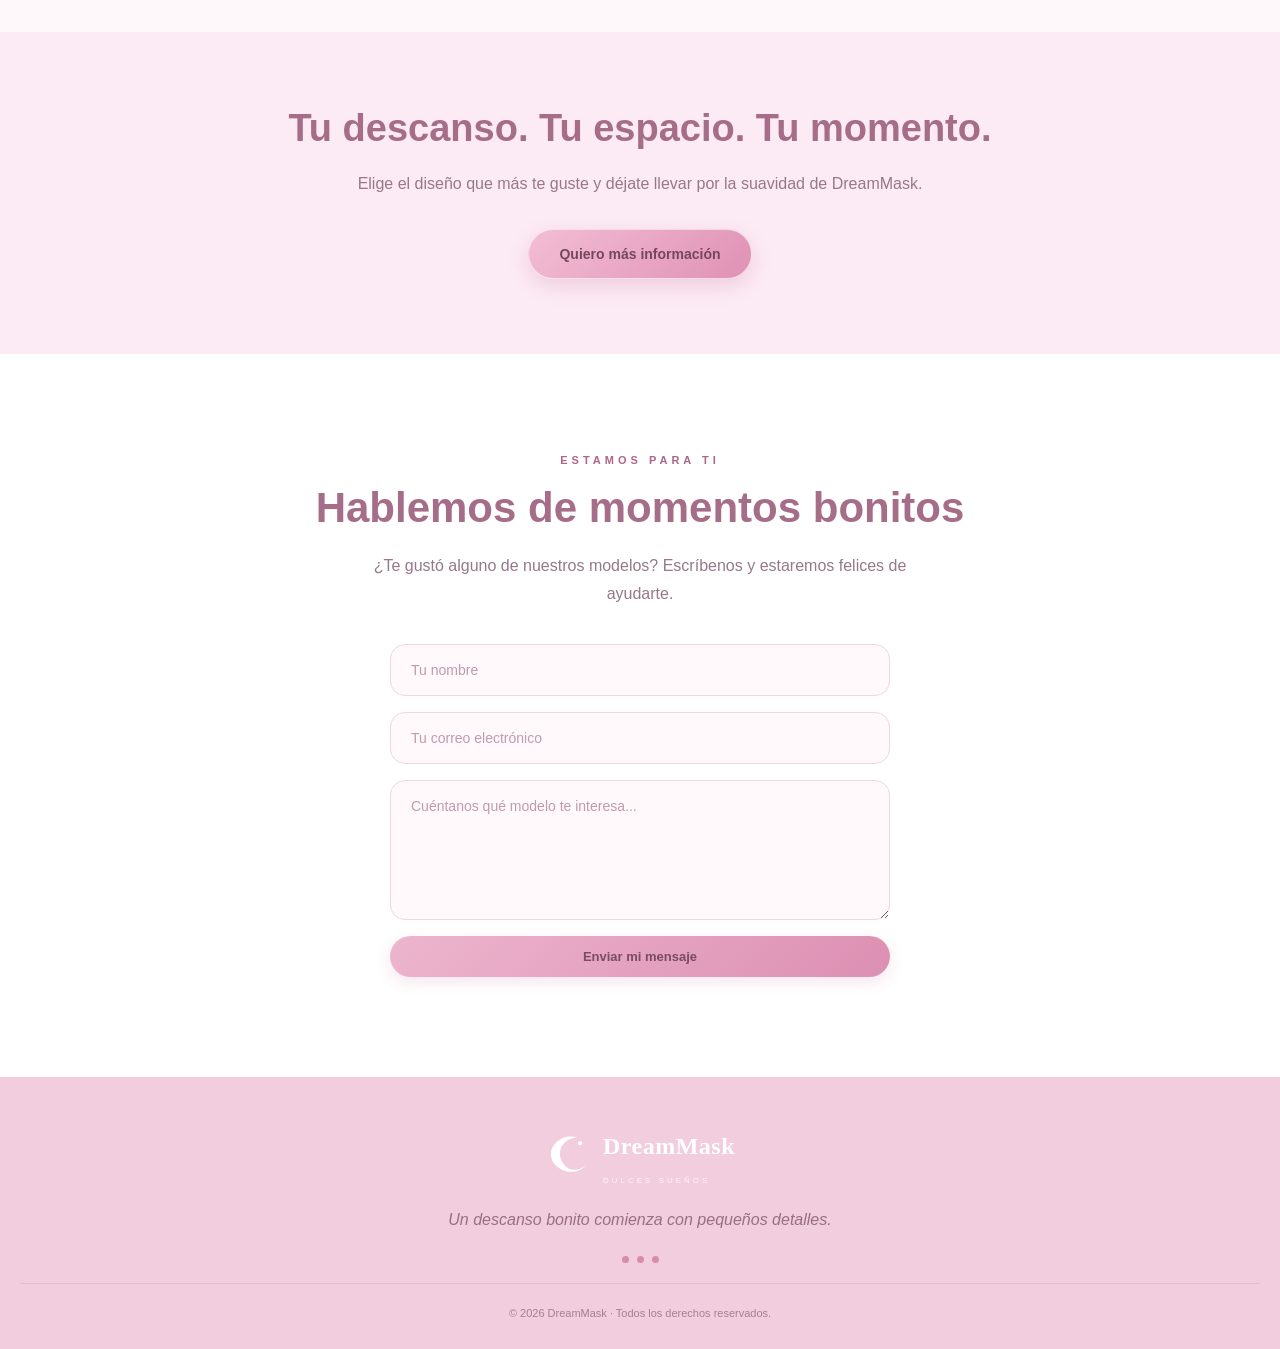
==== commit 2e8f02d2: "Update index.html" ====
--- a/index.html
+++ b/index.html
@@ -299,7 +299,7 @@
 
     <div class="nosotros-imagen">
 
-        <img src="dream.png"
+        <img src="ori.avif"
              alt="Ambiente tranquilo para descansar">
 
     </div>
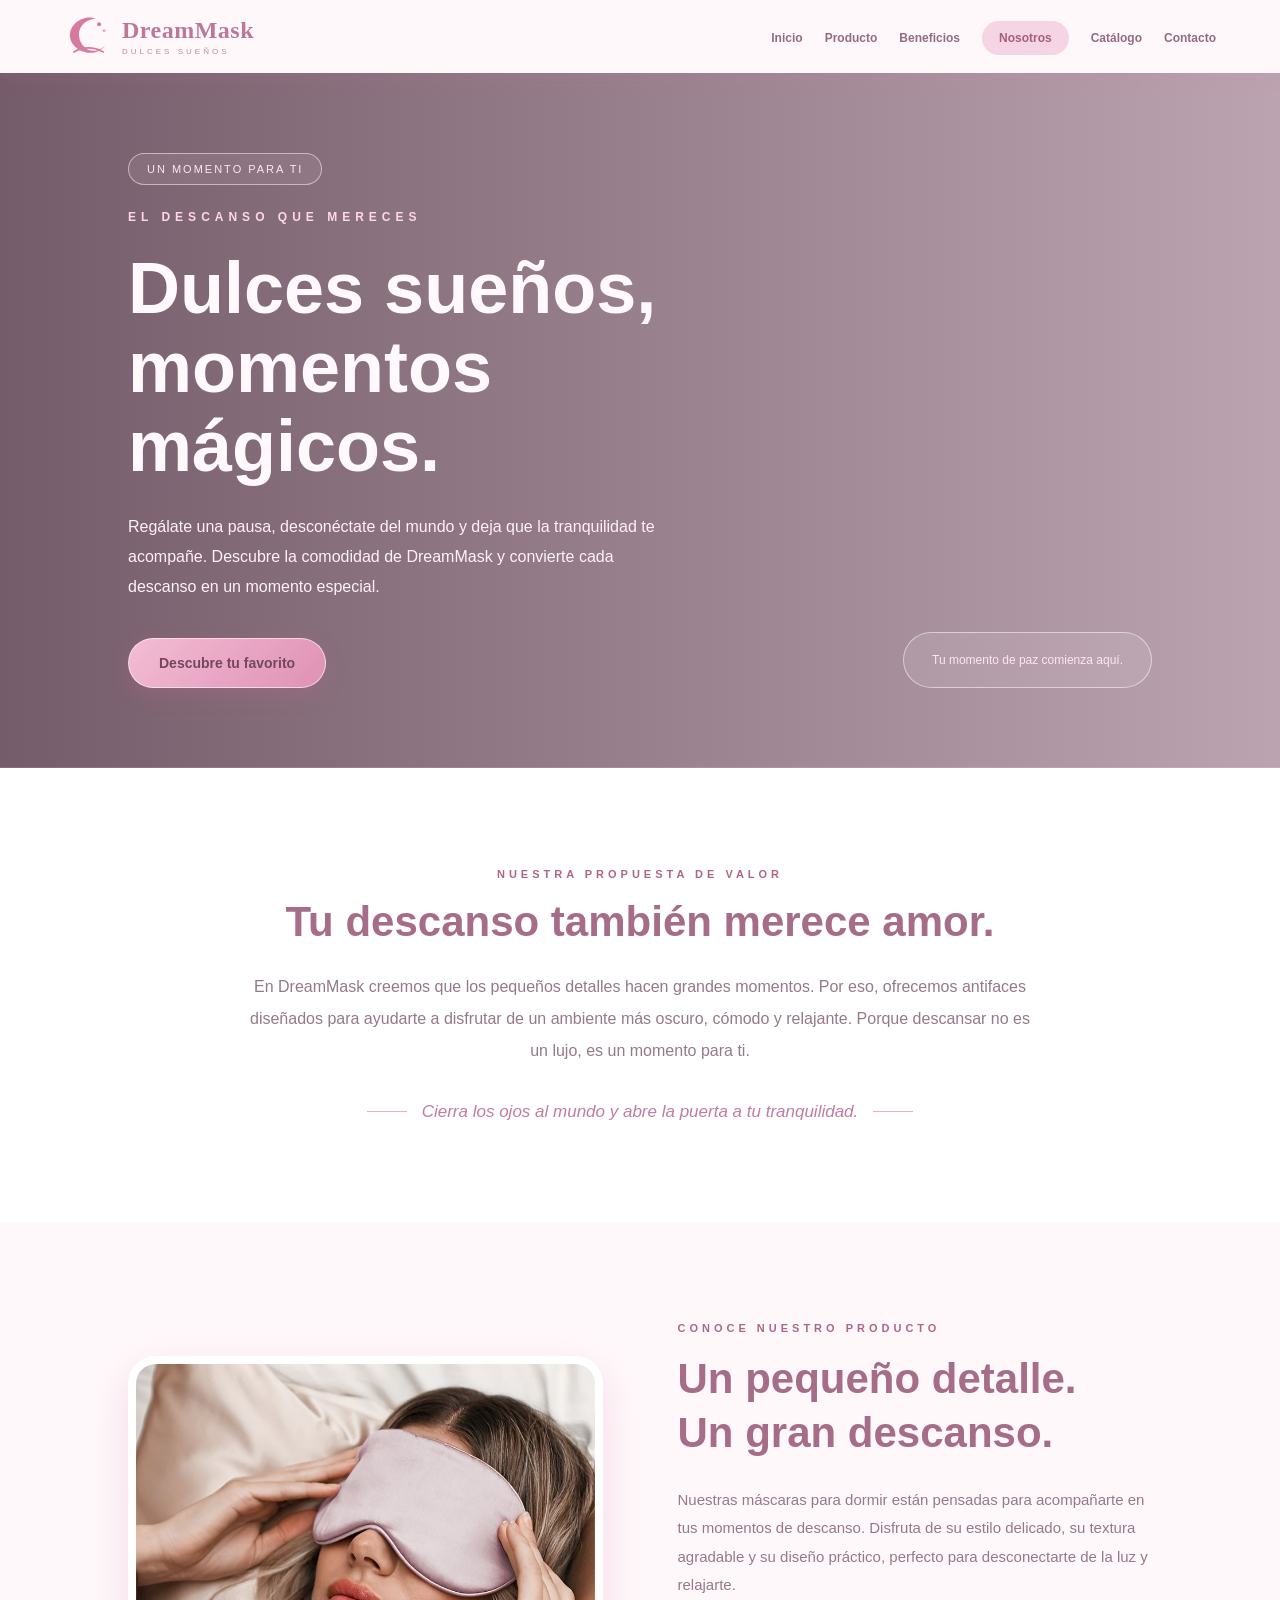
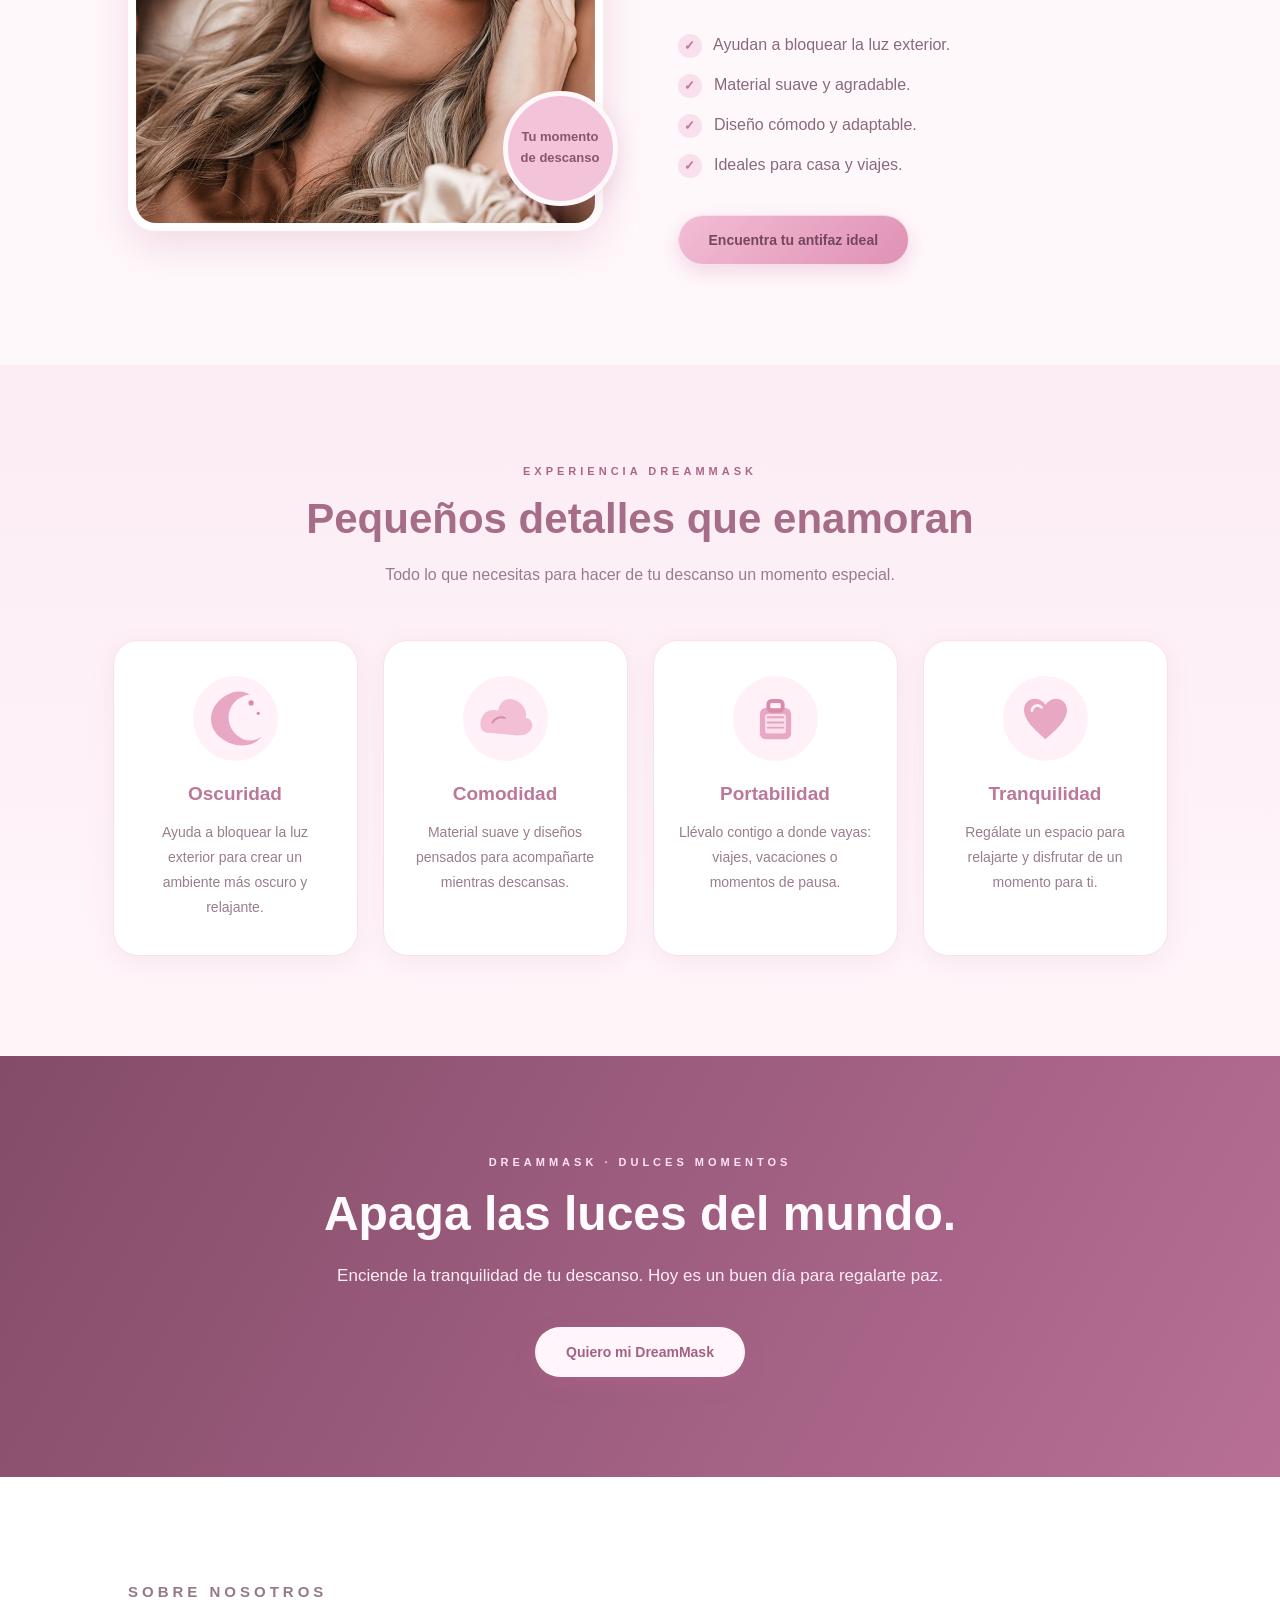
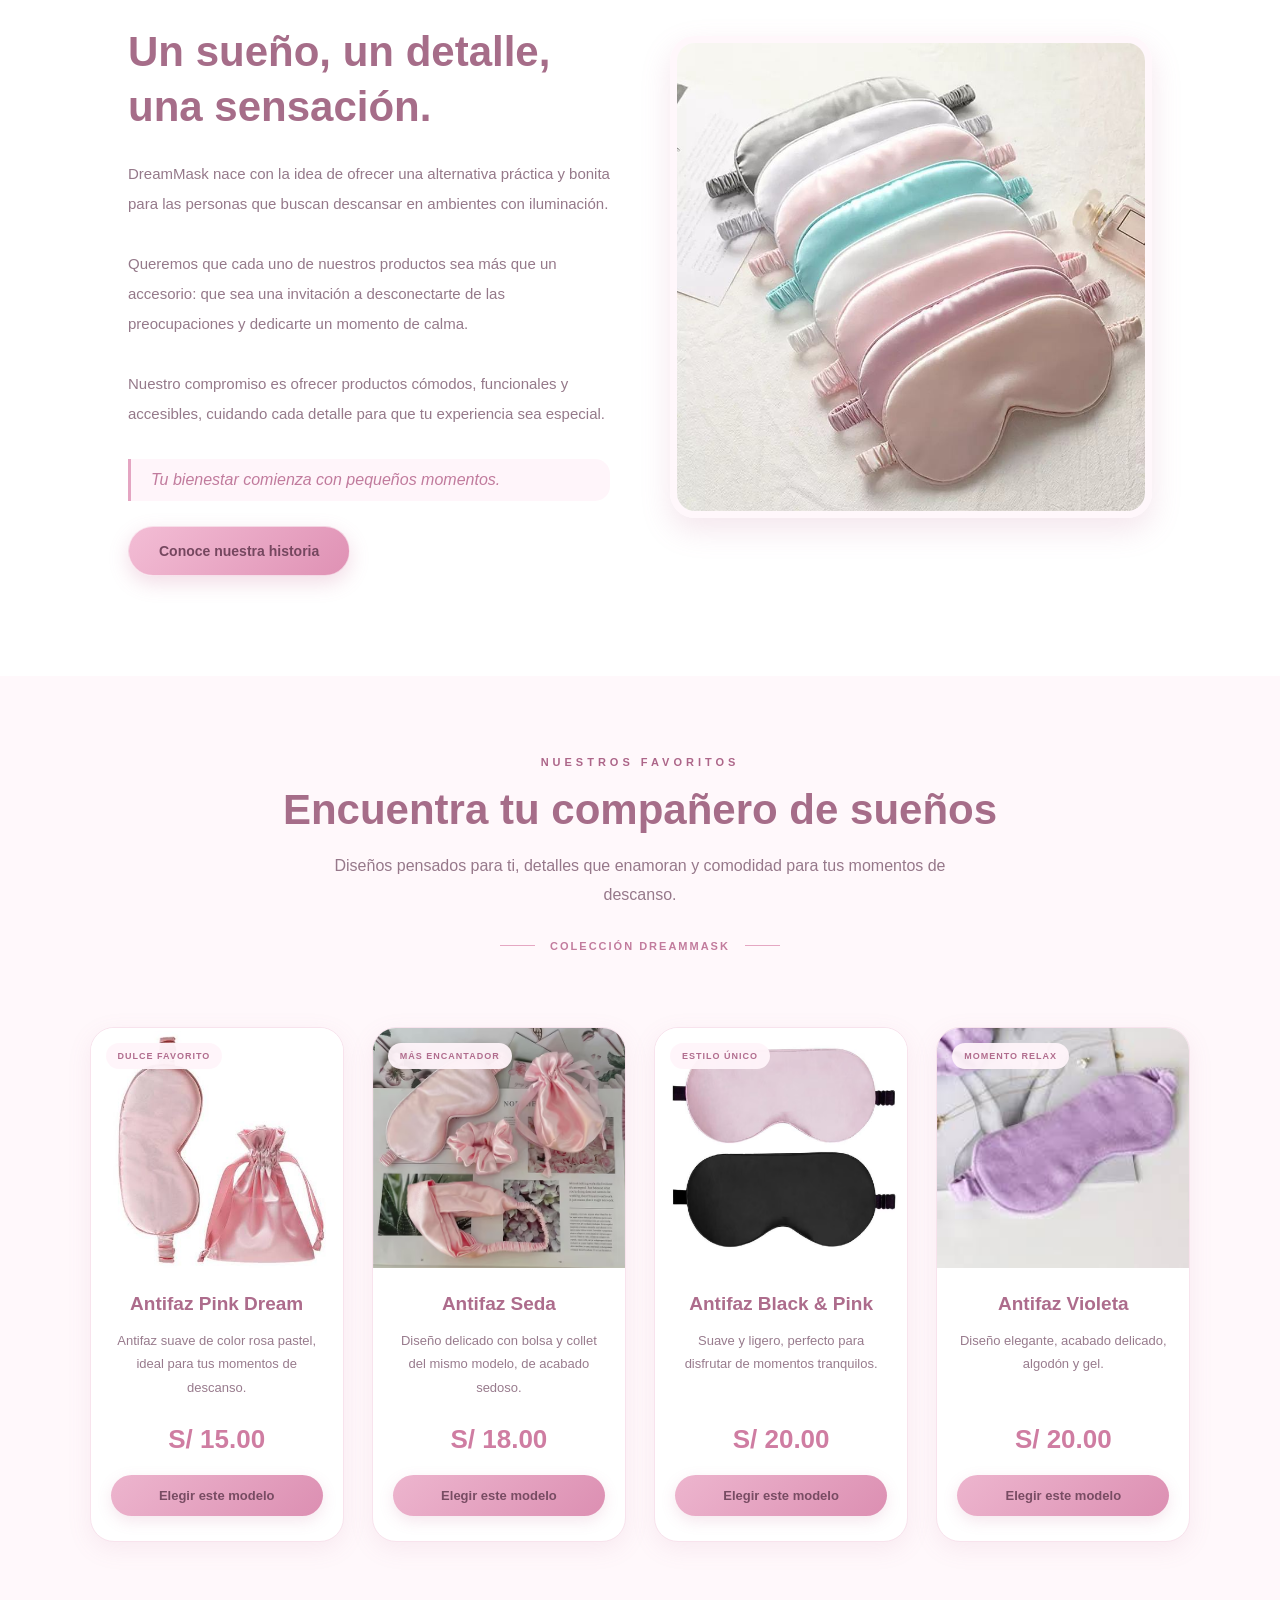
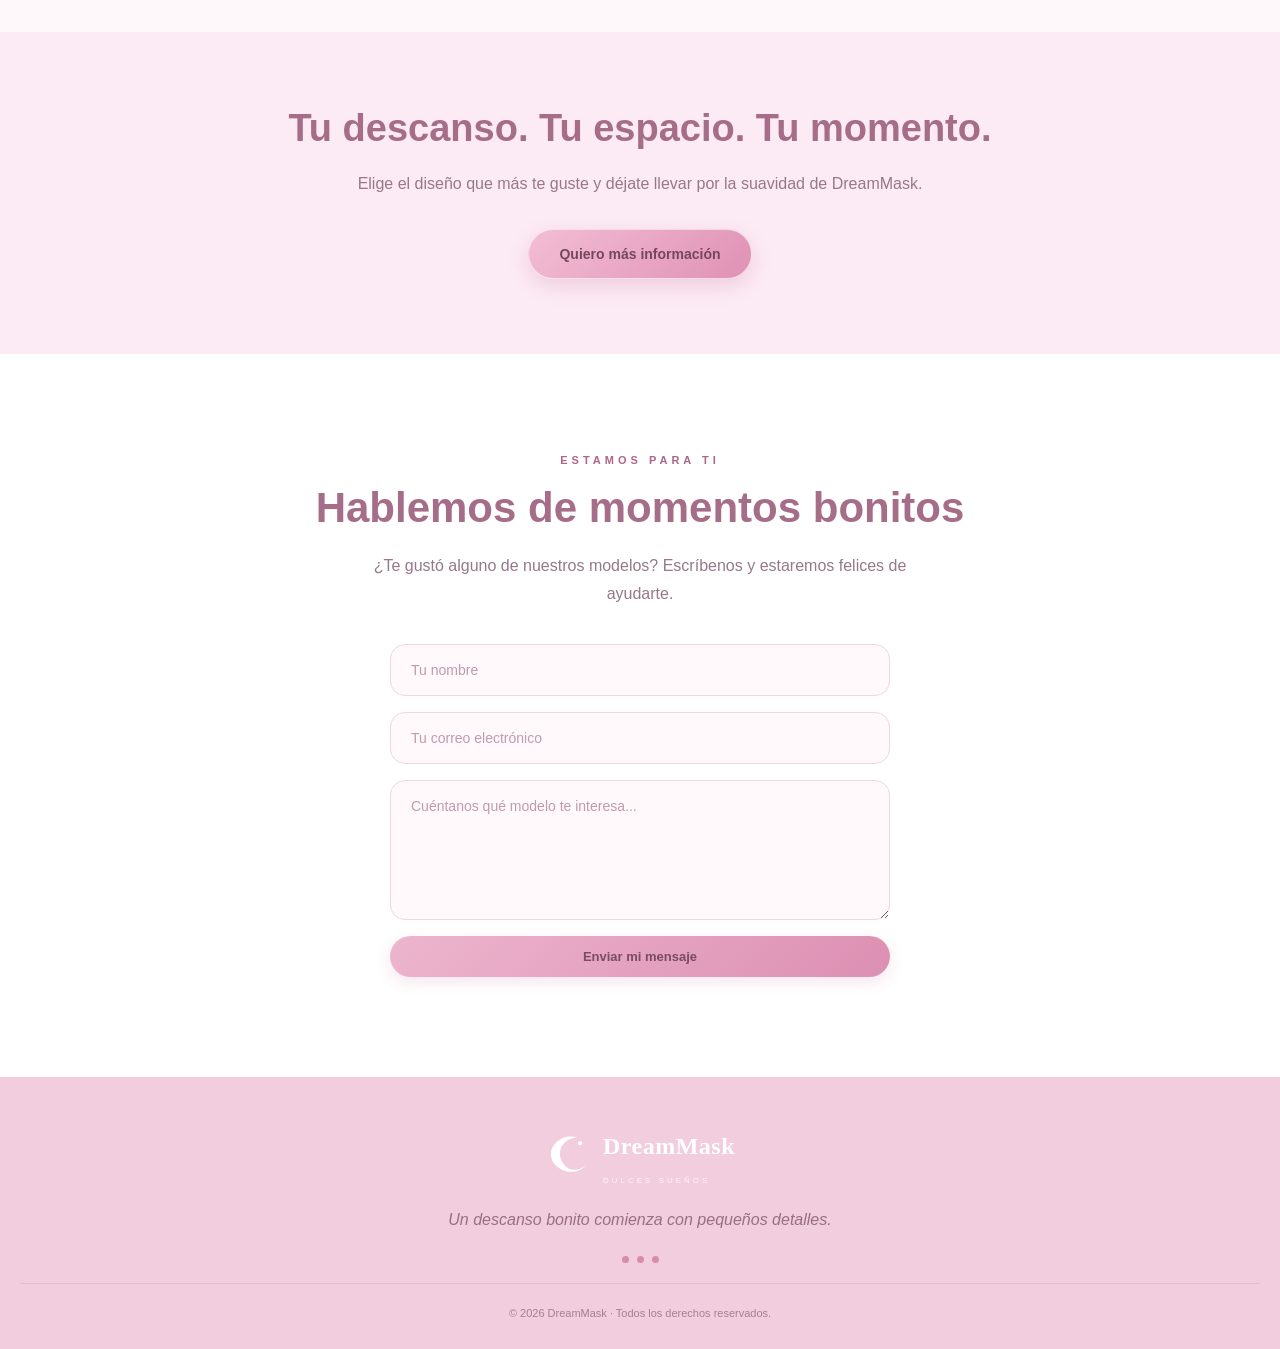
==== commit 94aa58c1: "Update index.html" ====
--- a/index.html
+++ b/index.html
@@ -299,7 +299,7 @@
 
     <div class="nosotros-imagen">
 
-        <img src="ori.avif"
+        <img src="oriana.jpg"
              alt="Ambiente tranquilo para descansar">
 
     </div>
